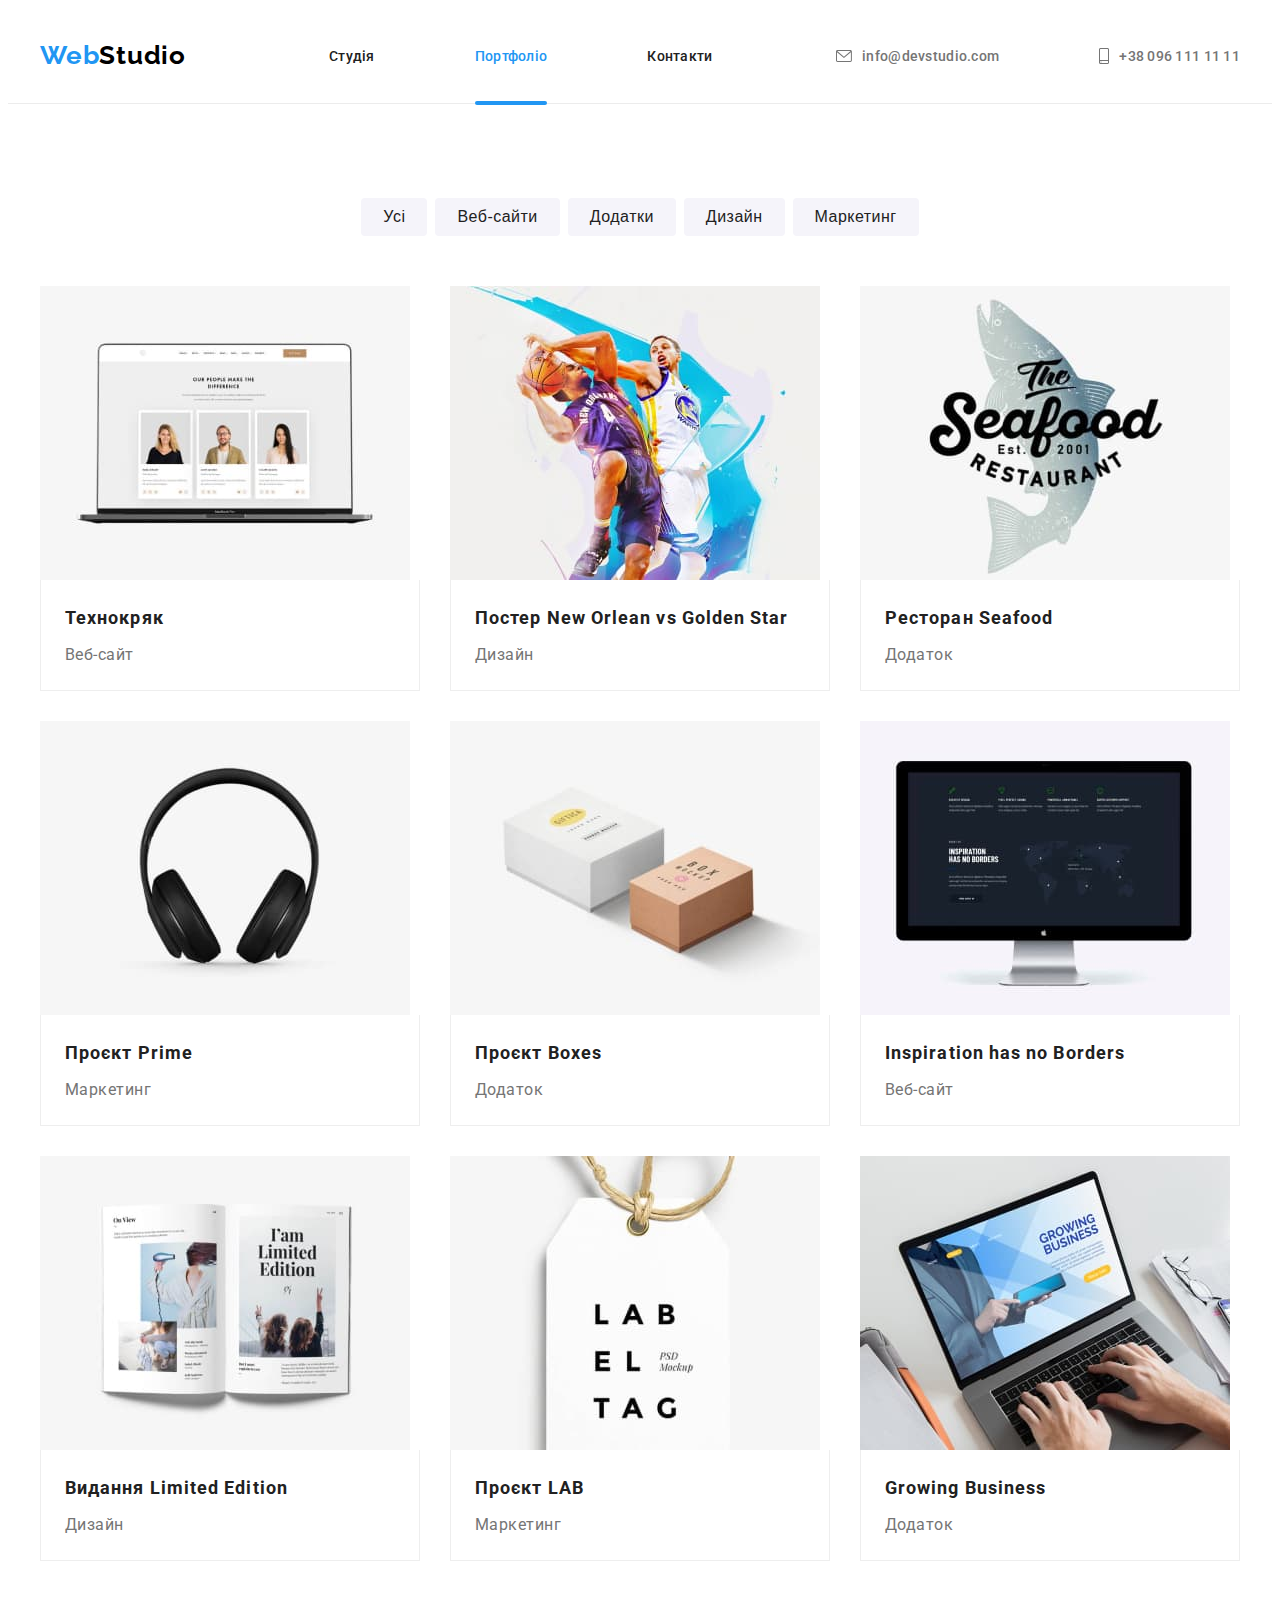
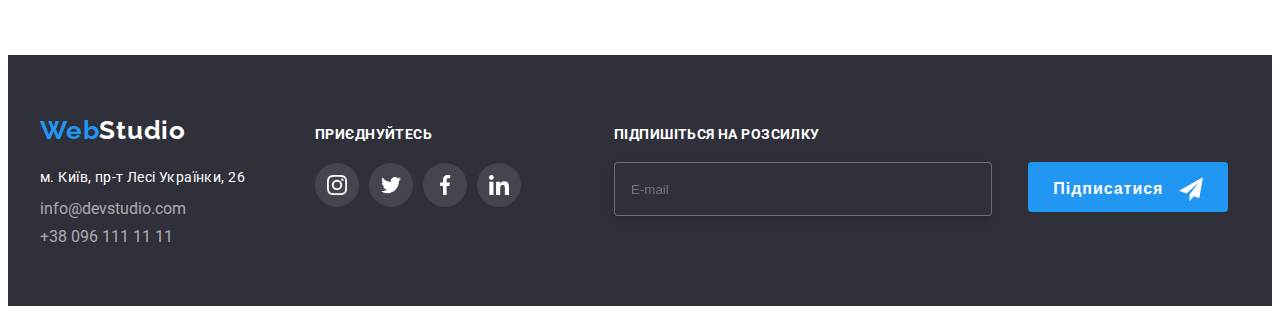
==== portfolio.html @ 010c1728 "Created hw-7" ====
<!DOCTYPE html>
<html lang="uk">

<head>
    <meta charset="UTF-8">
    <meta http-equiv="X-UA-Compatible" content="IE=edge">
    <meta name="viewport" content="width=device-width, initial-scale=1.0">
    <title>Document</title>
    <link rel="preconnect" href="https://fonts.googleapis.com">
    <link rel="preconnect" href="https://fonts.gstatic.com" crossorigin>
    <link href="https://fonts.googleapis.com/css2?family=Raleway:wght@700&family=Roboto:wght@400;500;700;900&display=swap"
        rel="stylesheet">
     <link rel="stylesheet" href="https://cdnjs.cloudflare.com/ajax/libs/modern-normalize/1.1.0/modern-normalize.min.css" integrity="sha512-wpPYUAdjBVSE4KJnH1VR1HeZfpl1ub8YT/NKx4PuQ5NmX2tKuGu6U/JRp5y+Y8XG2tV+wKQpNHVUX03MfMFn9Q==" crossorigin="anonymous" referrerpolicy="no-referrer">
    <link rel="stylesheet" href="./css/styles.css">
</head>
<body class="body">

    <!--Header-->
    <header class="header">
    
        
        
      <div class="container header-container">
        <!--Logo-->
        
        <a class="header-logo link" href="./index.html"><span class="span">Web</span>Studio</a>
        
        <nav>
        
            <!--Navigation-->
        
        
            <ul class="nav-list">
                <li class="nav-list-item">
                    <a class="link-item link" href="./index.html">Студія</a>
                </li>
                <li class="nav-list-item">
                    <a class="link-item link current" href="#">Портфоліо</a>
                </li>
                <li class="nav-list-item">
                    <a class="link-item link" href="#">Контакти</a>
                </li>
            </ul>
        </nav>
        
        
        <!--Contacts-->
        
        <ul class="contacts-list">
            <li><a class="connect link" href="mailto:info@devstudio.com"> <svg class="contacts-icon" width="16" height="12">
                        <use href="./images/icons.svg#icon-envelope"></use>
                    </svg>info@devstudio.com</a></li>
            <li><a class="connect link" href="tel:+380961111111"> <svg class="contacts-icon" width="10" height="16">
                        <use href="./images/icons.svg#icon-smartphone"></use>
                    </svg>+38 096 111 11 11</a></li>
        </ul>
      
    </div>
      
           
    </header>

    <!--Main-->

<main>
   
        <section class="portfolio-container">

            <div class="container">

    <!--Section Hero-->
        
        <h1 class="visually-hidden">Портфоліо</h1>
     
    
        <!--Section btn-->
        
            <ul class="button">
                <li><button class="portfolio-button" type="button">Усі</button></li>
                <li><button class="portfolio-button" type="button">Веб-сайти</button></li>
                <li><button class="portfolio-button" type="button">Додатки</button></li>
                <li><button class="portfolio-button" type="button">Дизайн</button></li>
                <li><button class="portfolio-button" type="button">Маркетинг</button></li>
            </ul>

        <!--Section cards-->


            <ul class="info">
                <li class="info-card">
                    <a class="info-link" href="#">
                        <div class="info-move-wrap">
                            <img class="info-img" src="./images/portfolio/img-1.jpg" alt="ноутбук" width="370" height="294">
                            <p class="info-move-text">Ресурс пропонує комплексні пропозиції з різним рівнем функціоналу та сервісів. Все це
                                дозволить відвідувачу отримати
                                вичерпні відомості про компанію чи приватну особу.</p>
                        </div>
                      <div class="info-wrap">
                        <h2 class="info-title">Технокряк</h2>
                        <p class="info-text">Веб-сайт</p>
                      </div>
                    </a>
                </li>
                <li class="info-card">
                    <a class="info-link" href="#">
                        <div class="info-move-wrap">
                            <img class="info-img" src="./images/portfolio/img-2.jpg" alt="гра в баскетбол" width="370" height="294">
                            <p class="info-move-text">Ресурс пропонує комплексні пропозиції з різним рівнем функціоналу та сервісів. Все це
                                дозволить відвідувачу отримати
                                вичерпні відомості про компанію чи приватну особу.</p>
                        </div>
                        <div class="info-wrap">
                            <h2 class="info-title">Постер New Orlean vs Golden Star</h2>
                            <p class="info-text">Дизайн</p>
                        </div>
                    </a>
                </li>
            
                <li class="info-card">
                    <a class="info-link" href="#">
                        <div class="info-move-wrap">
                            <img class="info-img" src="./images/portfolio/img-3.jpg" alt="логотип ресторану" width="370" height="294">
                            <p class="info-move-text">Ресурс пропонує комплексні пропозиції з різним рівнем функціоналу та сервісів. Все це
                                дозволить відвідувачу отримати
                                вичерпні відомості про компанію чи приватну особу.</p>
                        </div>
                        <div class="info-wrap">
                            <h2 class="info-title">Ресторан Seafood</h2>
                            <p class="info-text">Додаток</p>
                        </div>
                    </a>
                </li>
                <li class="info-card">
                    <a class="info-link" href="#">
                        <div class="info-move-wrap">
                            <img class="info-img" src="./images/portfolio/img-4.jpg" alt="Навушники" width="370" height="294">
                            <p class="info-move-text">Ресурс пропонує комплексні пропозиції з різним рівнем функціоналу та сервісів. Все це
                                дозволить відвідувачу отримати
                                вичерпні відомості про компанію чи приватну особу.</p>
                        </div>
                        <div class="info-wrap">
                            <h2 class="info-title">Проєкт Prime</h2>
                            <p class="info-text">Маркетинг</p>
                        </div>
                    </a>
                </li>
                <li class="info-card">
                    <a class="info-link" href="#">
                        <div class="info-move-wrap">
                            <img class="info-img" src="./images/portfolio/img-5.jpg" alt=" 2 коробки" width="370" height="294">
                            <p class="info-move-text">Ресурс пропонує комплексні пропозиції з різним рівнем функціоналу та сервісів. Все це
                                дозволить відвідувачу отримати
                                вичерпні відомості про компанію чи приватну особу.</p>
                        </div>
                        <div class="info-wrap">
                            <h2 class="info-title">Проєкт Boxes</h2>
                            <p class="info-text">Додаток</p>
                        </div>
                    </a>
                </li>
                <li class="info-card">
                    <a class="info-link" href="#">
                        <div class="info-move-wrap">
                            <img class="info-img" src="./images/portfolio/img-6.jpg" alt="монітор" width="370" height="294">
                            <p class="info-move-text">Ресурс пропонує комплексні пропозиції з різним рівнем функціоналу та сервісів. Все це
                                дозволить відвідувачу отримати
                                вичерпні відомості про компанію чи приватну особу.</p>
                        </div>
                        <div class="info-wrap">
                            <h2 class="info-title">Inspiration has no Borders</h2>
                            <p class="info-text">Веб-сайт</p>
                        </div>
                    </a>
                </li>
                <li class="info-card">
                    <a class="info-link" href="#">
                        <div class="info-move-wrap">
                            <img class="info-img" src="./images/portfolio/img-7.jpg" alt="книжка" width="370" height="294">
                            <p class="info-move-text">Ресурс пропонує комплексні пропозиції з різним рівнем функціоналу та сервісів. Все це
                                дозволить відвідувачу отримати
                                вичерпні відомості про компанію чи приватну особу.</p>
                        </div>
                     <div class="info-wrap">
                        <h2 class="info-title">Видання Limited Edition</h2>
                        <p class="info-text">Дизайн</p>
                     </div>
                    </a>
                </li>
                <li class="info-card">
                    <a class="info-link" href="#">
                        <div class="info-move-wrap">
                            <img class="info-img" src="./images/portfolio/img-8.jpg" alt="підвіска з надписом" width="370" height="294">
                            <p class="info-move-text">Ресурс пропонує комплексні пропозиції з різним рівнем функціоналу та сервісів. Все це
                                дозволить відвідувачу отримати
                                вичерпні відомості про компанію чи приватну особу.</p>
                        </div>
                       <div class="info-wrap">
                        <h2 class="info-title">Проєкт LAB</h2>
                        <p class="info-text">Маркетинг</p>
                       </div>
                    </a>
                </li>
                <li class="info-card">
                    <a class="info-link" href="#">
                        <div class="info-move-wrap">
                            <img class="info-img" src="./images/portfolio/img-9.jpg" alt="руки на клавіатурі" width="370" height="294">
                            <p class="info-move-text">Ресурс пропонує комплексні пропозиції з різним рівнем функціоналу та сервісів. Все це
                                дозволить відвідувачу отримати
                                вичерпні відомості про компанію чи приватну особу.</p>
                        </div>
                       <div class="info-wrap">
                        <h2 class="info-title">Growing Business</h2>
                        <p class="info-text">Додаток</p>
                       </div>
                    </a>
                </li>
            </ul>

            </div>

        </section>

</main>



        <!--Footer-->
        
        
        <footer class="footer">
        
            <div class="container footer-container ">
        
                <!--Logo-->
        
                <div class="contacts">
        
                    <a class="footer-logo link-footer" href="./index.html"><span class="span">Web</span>Studio</a>
        
        
                    <!--Contacts-->
        
        
                    <address class="footer-list">
        
                        <ul class="contacts-footer">
                            <li class="footer-item">
        
                                <a class="contacts-footer adress link-footer" href="https://goo.gl/maps/eFiZRFyHb9n71qFo6"
                                    target="_blank" rel="noopener noreferrer">м. Київ,
                                    пр-т Лесі
                                    Українки, 26</a>
                            </li>
                            <li class="footer-item">
        
                                <a class="contacts-footer connection link-footer"
                                    href="mailto:info@devstudio.com">info@devstudio.com</a>
                            </li>
                            <li class="footer-item">
        
                                <a class="contacts-footer connection link-footer" href="tel:+380961111111">+38 096 111 11
                                    11</a>
                            </li>
        
                        </ul>
        
                    </address>
                </div>
        
                <div class="contacts-soc">
                    <h2 class="contacts-soc-title">приєднуйтесь</h2>
        
                    <ul class="contacts-soc-list">
        
                        <li class="contacts-soc-item">
                            <a class="contacts-soc-link" href="#" target="_blank" rel="noopener noreferrer"><svg
                                    class="contacts-soc-icon" width="20" height="20">
                                    <use href="./images/icons.svg#icon-instagram"></use>
                                </svg></a>
                        </li>
        
                        <li class="contacts-soc-item">
                            <a class="contacts-soc-link" href="#" target="_blank" rel="noopener noreferrer"><svg
                                    class="contacts-soc-icon" width="20" height="20">
                                    <use href="./images/icons.svg#icon-twitter"></use>
                                </svg></a>
                        </li>
                        <li class="contacts-soc-item">
                            <a class="contacts-soc-link" href="#" target="_blank" rel="noopener noreferrer"><svg
                                    class="contacts-soc-icon" width="20" height="20">
                                    <use href="./images/icons.svg#icon-facebook"></use>
                                </svg></a>
                        </li>
                        <li class="contacts-soc-item">
                            <a class="contacts-soc-link" href="#" target="_blank" rel="noopener noreferrer"><svg
                                    class="contacts-soc-icon" width="20" height="20">
                                    <use href="./images/icons.svg#icon-linkedin"></use>
                                </svg></a>
                        </li>
                    </ul>
        
                </div>

                <div class="subscribe">
                
                    <p class="subscribe-title">Підпишіться на розсилку</p>
                
                    <form>
                
                        <label class="subscribe-label" for="footer-mail"></label>
                        <input class="subscribe-input" type="email" name="mail" id="footer-mail" placeholder="E-mail">
                
                
                        <button class="subscribe-btn" type="submit">Підписатися
                
                            <svg class="icon-send" width="24px" height="24px">
                                <use href="./images/icons.svg#icon-send"></use>
                            </svg>
                
                        </button>
                
                    </form>
                </div>
        
            </div>
        
        
        </footer>



</body>
</html>
---- css/styles.css ----
/*---Variables---*/

:root{
    
        --primery-text-color: #212121;
        --secondary-text-color: #757575;
        --primery-bg-color: #FFFFFF;
        --secondary-bg-color: #2F303A;
        --white-bg-color: #F5F5F5;
        --team-bg-color: #F5F4FA;
        --primery-accent: #2196F3;
        --header-logo: #000000;
        --soc-icon:#AFB1B8;
        --primery-letter-spacing: 0.03em;
        --secondary-letter-spacing: 0.02em;
        --anim-slow: 250ms cubic-bezier(0.4, 0, 0.2, 1);

}
 
h1,
h2,
h3,
h4,
h5,
h6,
p {
    
    margin: 0;

}


ul {
    
    list-style: none;
    margin: 0;
    padding: 0;

}

img {
    display: block;
}


                            
                            /*---Body---*/
                            
    .body{
    
    font-family: 'Roboto', sans-serif;
    
    color: var(--primery-text-color);

}

.container {
    
    width: 1200px;
    padding-right: 15px;
    padding-left: 15px;
    margin-left: auto;
    margin-right: auto;

}

.link {
    
    text-decoration: none;
    
    margin-left: 50px;


}


.span {
    
    color: var(--primery-accent);

}

                            
                            /*---Header---*/

.header-container {
    display: flex;
    align-items: center;


}

.header {
    
    border-bottom: 1px solid #ECECEC;


}

.header-logo{
    
    color: var(--header-logo);
    
    font-family: 'Raleway';
    font-weight: 700;
    font-size: 26px;
    line-height: 1.2;
    letter-spacing: var(--primery-letter-spacing);
    
    padding-top: 24px;
    margin-right: 93px;
    padding-bottom: 25px;
    margin-left: 0;


}

                            /*---Navigation---*/

.nav-list{
    
    font-weight: 500;
    font-size: 14px;
    line-height: 1.15;
    letter-spacing: var(--secondary-letter-spacing);
 
    display: flex;
    gap: 50px;

    

}


.link{
    
    padding-top: 32px;
    padding-bottom: 32px;

    

}


.nav-list .link {
    
    color: var(--primery-text-color);

}


 .link.current {
    
    color: var(--primery-accent);

    position: relative;

}

.link-item {
    
    transition: color var(--anim-slow);
}



.link-item:hover,
.link-item:focus 
 {
    color: var(--primery-accent);

    

}


.current::after {
  
  content: '';
  position: absolute;
  bottom: 0;
  left: 0;

  transform: translateY(9px);

  width: 100%;
  height: 4px;
  background-color: var(--primery-accent);
  border-radius: 2px;

}


                            /*---Contacts---*/

.connect {
    display: flex;
    align-items: center;

    transition: color var(--anim-slow);

}

.contacts-list{
    
    font-weight: 500;
    font-size: 14px;
    line-height: 1.15;
    letter-spacing: var(--secondary-letter-spacing);
    
    display: flex;
    margin-left: auto;
    gap: 50px;

    color: var(--secondary-text-color);

}

.contacts-icon {

    fill: currentColor;

    margin-right: 10px;

}

.contacts-list .connect{

    color: var(--secondary-text-color);

}

.connect:hover,
.connect:focus {
    color: var(--primery-accent);
}






                            /*---Hero---*/

.hero {

    max-width: 1600px;
    height: 600px;
    
    background-color: #C4C4C4;
    background-image: linear-gradient(
        rgba(47, 48, 58, 0.4), 
        rgba(47, 48, 58, 0.4)), 
        url(../images/bcg-img.jpg);
   
    background-position: center;
    background-size: cover;
    
    padding-top: 200px;
    padding-bottom: 210px;
    margin: 0 auto;

  
}

.hero-title {
    
    color: var(--primery-bg-color);
    
    font-weight: 900;
    font-size: 44px;
    line-height: 1.35;
    letter-spacing: 0.06em;
    
    text-align: center;
    text-transform: uppercase;
    
    margin-bottom: 40px;


}

                            
                            /*---Hero-button---*/
                            
.hero-btn {
    
    color: var(--primery-bg-color);
    background-color: var(--primery-accent);
    
    font-weight: 700;
    font-size: 16px;
    line-height: 1.87;
    letter-spacing: 0.06em;
    cursor: pointer;

    display: block;
    margin: auto;

    border: none;
    border-radius: 4px;
    padding-top: 10px;
    padding-right: 32px;
    padding-bottom: 10px;
    padding-left: 32px;

    transition: color var(--anim-slow), background-color var(--anim-slow);
   





}
 
.hero-btn:hover,
.hero-btn:focus {

    color: var(--primery-accent);
    background-color: var(--primery-bg-color);

}


                            /*---Features---*/
                            

.visually-hidden {
    
    position: absolute;
    width: 1px;
    height: 1px;
    margin: -1px;
    border: 0;
    padding: 0;
    white-space: nowrap;
    clip-path: inset(100%);
    clip: rect(0 0 0 0);
    overflow: hidden;
}


.features {

  
    padding-top: 94px;
    padding-bottom: 94px;
   
}

.features-item {
    display: flex;
    gap: 30px;
}


.features-title{
    
    font-weight: 700;
    font-size: 14px;
    line-height: 1.15;
    letter-spacing: var(--primery-letter-spacing);
    
    text-transform: uppercase;
    margin-bottom: 10px;
    
}

.features-text{
    
    color: var(--secondary-text-color);
    
    font-size: 14px;
    line-height: 1.4;
    letter-spacing: var(--primery-letter-spacing);

}


.features-icon-list {
    background-color: var(--team-bg-color);
    
    display: flex;
    width: 270px;
    height: 120px;
    
    margin-bottom: 30px;
    align-items: center;
    justify-content: center;
    border-radius: 4px
}



                            
                            /*---Work---*/
.work {
    
    padding-bottom: 94px;
}

.work-title{
    
    font-weight: 700;
    font-size: 36px;
    line-height: 1.15;
    letter-spacing: var(--primery-letter-spacing);
    text-align: center;
    margin-bottom: 50px;

}

.work-item {
    
    display: flex;
    gap: 30px;

    position: relative;
   
}


.work-text {
    
    position: absolute;
    bottom: 0;

    width: 370px;
    height: 70px;
    display: flex;
    align-items: center;
    justify-content: center;
   
    background-color: rgba(47, 48, 58, 0.8);
    color: var(--primery-bg-color);
   
    font-weight: 700;
    font-size: 14px;
    line-height: 1.14;
    text-align: center;
    letter-spacing: var(--primery-letter-spacing);
    text-transform: uppercase;

}

                            /*---Team---*/

.team {
    
    background-color: var(--team-bg-color);

    padding-top: 94px;
    padding-bottom: 94px;

}

.team-card {
    background-color: var(--primery-bg-color);

    border-radius: 0px 0px 4px 4px;
    box-shadow: 0px 1px 3px rgba(0, 0, 0, 0.12), 0px 1px 1px rgba(0, 0, 0, 0.14), 0px 2px 1px rgba(0, 0, 0, 0.2);
}

.team-img{
    
    margin-bottom: 30px;
}


.team-item {
    
    display: flex;
    justify-content: space-between;
    gap: 30px;
    

}

.team-title {
    
    font-weight: 700;
    font-size: 36px;
    line-height: 1.15;
    letter-spacing: var(--primery-letter-spacing);
    text-align: center;
    margin-bottom: 50px;

  }

.team-name{
    
    font-weight: 500;
    font-size: 16px;
    line-height: 1.18;
    letter-spacing: var(--primery-letter-spacing);
    text-align: center;
    
    margin-bottom: 10px;

}

.team-text {
    
    color: var(--secondary-text-color);
    
    font-size: 16px;
    line-height: 1.18;
    letter-spacing: var(--primery-letter-spacing);
    text-align: center;
    margin-bottom: 16px;


}

.team-soc-list {
    display: flex;
    justify-content: center;
    gap: 10px;
    margin-bottom: 30px;

        
}
  

.team-soc-item {
    width: 44px;
    height: 44px;

}

.team-soc-link {
    
    width: 100%;
    height: 100%;
    
    border-radius: 50%;
    display: flex;
    align-items: center;
    justify-content: center;

    color: var(--soc-icon);

    transition: color var(--anim-slow), background-color var(--anim-slow);
  

}

.team-soc-icon {
    fill: currentColor;
}


.team-soc-link:hover,
.team-soc-link:focus {
    background-color: var(--primery-accent);
    color: var(--primery-bg-color);
}



                                                        /*---Clients---*/

.clients {

    padding-top: 94px;
    padding-bottom: 94px;

}                                                        

.clients-title {

    margin-bottom: 50px;
    font-weight: 700;
    font-size: 36px;
    line-height: 1.16;
    text-align: center;
    letter-spacing: var(--primery-letter-spacing);
}

.clients-list {
    
    display: flex;
    justify-content: space-between;
    gap: 30px;
 
 
}

.clients-item {
    width: 170px;
    height: 92px;

}

.clients-link {
    
    width: 100%;
    height: 100%;
    
    display: flex;
    align-items: center;
    justify-content: center;

    border: 1px solid #AFB1B8;
    border-radius: 4px;

    color: var(--soc-icon);

    transition: color var(--anim-slow);
    

}

.clients-icon {
    fill: currentColor;
}

.clients-link:hover,
.clients-link:focus {
    border-color: var(--primery-accent);
    color: var(--primery-accent);
}


.clients-link:focus {
    outline-color: var(--primery-accent);
}



                        /*---Footer---*/




.footer {
        
    background-color: var(--secondary-bg-color);

    padding-top: 60px;
    padding-bottom: 60px;

}


.link-footer {
    
    text-decoration: none;
}

.footer-item {
    
    margin-bottom: 9px;

}

.footer-item:last-child {
    
    margin-bottom: 0;
}



.footer-logo{
    
    color: var(--primery-bg-color);
   
    font-family: 'Raleway';
    font-weight: 700;
    font-size: 26px;
    line-height: 1.2;
    letter-spacing: var(--primery-letter-spacing);
    margin-left: auto;
    display: block;
    margin-bottom: 20px;
    
}



                            /*---Adress---*/

.adress {
    
    color: var(--primery-bg-color);

    font-family: 'Roboto';
    font-size: 14px;
    line-height: 1.7;
    letter-spacing: var(--primery-letter-spacing);
    font-style: normal;
    margin-left: auto;
   
}


.contacts-footer .connection {
   
    color: rgba(255, 255, 255, 0.6);

    font-style: normal;

    margin-left: auto;
    
}

.contacts-footer {

    transition: color var(--anim-slow);
   
}


.contacts-footer:hover,
.contacts-footer:focus {
    
    color: var(--primery-accent);

} 




                            /*---Contacts-Social---*/

.footer-container {
    display: flex;
    align-items: baseline;
   
}

.contacts-soc-title {

    color: var(--primery-bg-color);
    font-weight: 700;
    font-size: 14px;
    line-height: 1.14;
    letter-spacing: var(--primery-letter-spacing);
    text-transform: uppercase;
    margin-bottom: 20px;
    margin-left: 70px;

}

.contacts-soc-list {
    display: flex;
    gap: 10px;

    margin-left: 70px;

}

.contacts-soc-item {

    width: 44px;
    height: 44px;

}

.contacts-soc-link {
    background-color: rgba(255, 255, 255, 0.1);;
    
    display: flex;
    align-items: center;
    justify-content: center;
    border-radius: 50%;
    
    width: 100%;
    height: 100%;

    color: var(--primery-bg-color);

    transition: background-color var(--anim-slow);


}

.contacts-soc-icon {
    fill: currentColor;
}

.contacts-soc-link:hover,
.contacts-soc-link:focus {
    background-color: var(--primery-accent);
}



                                /*---Portfolio---*/

.portfolio-container {

    padding-top: 94px;
    padding-bottom: 94px;

}

.button {
    display: flex;
    justify-content: center;
    gap: 8px;
    margin-bottom: 50px;

}

.portfolio-button {
    color: var(--primery-text-color);
    background-color: var(--team-bg-color);
    
    font-weight: 500;
    font-size: 16px;
    line-height: 1.62;
    letter-spacing: var(--primery-letter-spacing);
    cursor: pointer;
    border: none;
    border-radius: 4px;
    padding-top: 6px;
    padding-right: 22px;
    padding-bottom: 6px;
    padding-left: 22px;

    transition: color var(--anim-slow), background-color var(--anim-slow), box-shadow var(--anim-slow);

}

.portfolio-button:hover,
.portfolio-button:focus {
    
    background-color: var(--primery-accent);
    color: var(--primery-bg-color);

    box-shadow: 0px 3px 1px rgba(0, 0, 0, 0.1), 0px 1px 2px rgba(0, 0, 0, 0.08), 0px 2px 2px rgba(0, 0, 0, 0.12);

}


.info {
    display: flex;
    flex-wrap: wrap;
    gap: 30px;


}

.info-wrap {

    border-bottom: 1px solid #EEEEEE;
    border-right: 1px solid #EEEEEE;
    border-left: 1px solid #EEEEEE;
}

.info-card {

    width: calc((100% - 60px) / 3);



     
}


.info-img {
    display: block;

   
}
.info-link {

    text-decoration: none;
    display: block;

    transition: box-shadow var(--anim-slow );

}


.info-link:hover {

    box-shadow: 0px 1px 1px rgba(0, 0, 0, 0.12), 0px 4px 4px rgba(0, 0, 0, 0.06), 1px 4px 6px rgba(0, 0, 0, 0.16)
}


.info-title {
    color: var(--primery-text-color);
    
    font-weight: 700;
    font-size: 18px;
    line-height: 2;
    letter-spacing: 0.06em;

    padding-top: 20px;
    margin-bottom: 4px;
    margin-left: 24px;
        
}

.info-text {
        
    color: var(--secondary-text-color);

    font-size: 16px;
    line-height: 1.87;
    letter-spacing: var(--primery-letter-spacing);

    margin-bottom: 20px;
    margin-left: 24px;
    
}

.info-move-text{

    position: absolute;
    top: 0;
    height: 100%;

    transform: translateY(100%);
    transition: transform var(--anim-slow);

    padding-top: 63px;
    padding-bottom: 63px;
    padding-left: 24px;
    padding-right: 24px;

    color: var(--primery-bg-color);
    background-color: rgba(33, 150, 243, 0.9);
    font-size: 18px;
    line-height: 1.55;
    letter-spacing: var(--primery-letter-spacing);
    


}

.info-move-wrap {

    position: relative;
    
    overflow: hidden;

    

}


.info-link:hover .info-move-text,
.info-link:focus .info-move-text {
    
    transform: translateY(0);
}

                            /* Backdrop */


.backdrop {
    
    position: fixed;
    top: 0;
    
    width: 100%;
    height: 100%;
    
    background-color: rgba(0, 0, 0, 0.2);

    transition: opacity var(--anim-slow), visibility var(--anim-slow);
}



                            /* Modal */

.modal {
    
    position: absolute;
    top: 50%;
    left: 50%;
    
    padding: 40px;

    width: 100%;
    max-width: 528px;
    min-height: 581px;

    background-color: var(--primery-bg-color);
    box-shadow: 0px 1px 3px rgba(0, 0, 0, 0.12), 0px 1px 1px rgba(0, 0, 0, 0.14), 0px 2px 1px rgba(0, 0, 0, 0.2);
    border-radius: 4px;

    transform: translate(-50%, -50%) scaleY(1);

    transition: transform var(--anim-slow);
    
}

.backdrop.is-hidden .modal {
    transform: translate(-50%, -50%) scaleY(1.5);

}

.modal-close {

    position: absolute;
    right: 8px;
    top: 8px;
    
    width: 30px;
    height: 30px;

    display: flex;
    align-items: center;
    justify-content: center;
    
    background: #FFFFFF;
    border: 1px solid rgba(0, 0, 0, 0.1);
    border-radius: 50%;
    cursor: pointer;

  

}

.modal-close-icon {
    
    color: var(--header-logo);
    cursor: pointer;

    transition: fill var(--anim-slow);

}

.modal-close-icon:hover {
    
    fill: var(--primery-accent);
}



.is-hidden {
    
    opacity: 0;
    visibility: hidden;
    pointer-events: none;

}





                            /* Modal field */


.form-text {
    
    color: var(--primery-text-color);
    
    font-weight: 700;
    font-size: 20px;
    line-height: 1.15;
    letter-spacing: var(--primery-letter-spacing);
    text-align: center;

    
    margin-bottom: 12px;
    
}



.form-label {

    display: block;

    color: var(--secondary-text-color);

    font-size: 12px;
    line-height: 1.16;
    letter-spacing: 0.01em;


    margin-bottom: 4px;

}


.form-input {
    
    width: 100%;
    max-width: 448px;
    height: 40px;

    border: 1px solid rgba(33, 33, 33, 0.2);
    border-radius: 4px;
    outline: transparent;

    transition: border-color var(--anim-slow);

}


.form-input:focus {
    
    border-color: var(--primery-accent);
}

.form-input:focus + .modal-icon {
    
    fill: var(--primery-accent);
}


.input-field {
    
    position: relative;

    margin-bottom: 10px;

}
.modal-icon {
    position: absolute;
    
    left: 5px;
    top: 50%;
    transform: translateY(-50%);

    margin-left: 15px;

}


.modal-comment {
    
    width: 100%;
    max-width: 448px;
    height: 120px;
    resize: none;
    display: block;


   
    border: 1px solid rgba(33, 33, 33, 0.2);
    border-radius: 4px;

    padding-left: 16px;
    padding-top: 12px;

    transition: border-color var(--anim-slow);
   
}

.modal-comment:focus {
    
    border-color: var(--primery-accent);
    outline: 1px;
}

.modal-comment::placeholder {

    color: rgba(117, 117, 117, 0.5);
    
    font-size: 12px;
    line-height: 1.16;
    letter-spacing: 0.01em;

}

.btn-submit {
    
    display: block;
    margin: auto;
   
    color: var(--primery-bg-color);
    background-color: var(--primery-accent);

    border-radius: 4px;
  
    font-weight: 700;
    font-size: 16px;
    line-height: 1.87;
    letter-spacing: 0.06em;
    border: none;
    cursor: pointer;

    padding-top: 10px;
    padding-right: 52px;
    padding-bottom: 10px;
    padding-left: 52px;

    
    transition: color var(--anim-slow), background-color var(--anim-slow), box-shadow var(--anim-slow);

}


.btn-submit:hover,
.btn-submit:focus {


    background-color: #188CE8;
    box-shadow: 0px 4px 4px rgba(0, 0, 0, 0.15);

}


.check-text {

    color: var(--secondary-text-color);
    
    font-size: 14px;
    line-height: 1.71;
    letter-spacing: var(--primery-letter-spacing);

    display: flex;
    align-items: center;
    justify-content: center;
    
    margin-bottom: 30px;


}

.check-text span {

    display: flex;
    align-items: center;
    justify-content: center;

    fill: transparent;
    
    width: 16px;
    height: 15px;
        
    border: 2px solid var(--primery-text-color);
    border-radius: 2px;
    
    margin-right: 8px;

    transition: var(--anim-slow);

}

.modal-check:checked + .check-text span {
    
    background-color: var(--primery-accent);
    fill: var(--primery-bg-color);
    border: none;

}


.policy-agreed {

    position: relative;

    color: var(--primery-accent);
    
    font-size: 14px;
    line-height: 1.71;
    letter-spacing: var(--primery-letter-spacing);
    margin-left: 5px;
    text-decoration: none;

}

.policy-agreed::after {

    content: '';
    position: absolute;
    bottom: 0;
    left: 0;
    
    transform: translateY(-3px);
    
    width: 100%;
    height: 1px;
    background-color: var(--primery-accent);
       

}





                            /* Subscribe */

.subscribe {
    margin-left: 93px;
}

.subscribe-title {
    
    color: var(--primery-bg-color);
    
    font-weight: 700;
    font-size: 14px;
    line-height: 16px;
    letter-spacing: var(--primery-letter-spacing);
    text-transform: uppercase;

    margin-bottom: 20px;

}


.subscribe-input {

    color: var(--primery-bg-color);
    background-color: var(--secondary-bg-color);

    width: 358px;
    height: 50px;

    border: 1px solid rgba(255, 255, 255, 0.3);
    filter: drop-shadow(0px 4px 4px rgba(0, 0, 0, 0.15));
    border-radius: 4px;
    
    margin-right: 12px;
    padding-left: 16px;

    transition: var(--anim-slow);
 
}

.subscribe-input:focus {

    border-color: var(--primery-accent);
    
    outline: none;
    
}



.subscribe-btn {


    color: #FFFFFF;
    background-color: var(--primery-accent);

    width: 200px;
    height: 50px;


    font-weight: 700;
    font-size: 16px;
    line-height: 1.88;
    letter-spacing: 0.06em;
    border-radius: 4px;
    cursor: pointer;
    border: none;

    margin-left: 20px;


    transition: background-color var(--anim-slow), box-shadow var(--anim-slow);

}

.subscribe-btn:hover,
.subscribe-btn:focus {

    
background-color: #188CE8;

box-shadow: 0px 4px 4px rgba(0, 0, 0, 0.15);

}


.icon-send {


    fill: var(--primery-bg-color);

    margin-left: 10px;

    transition: var(--anim-slow);

    transform: translateY(30%);

}
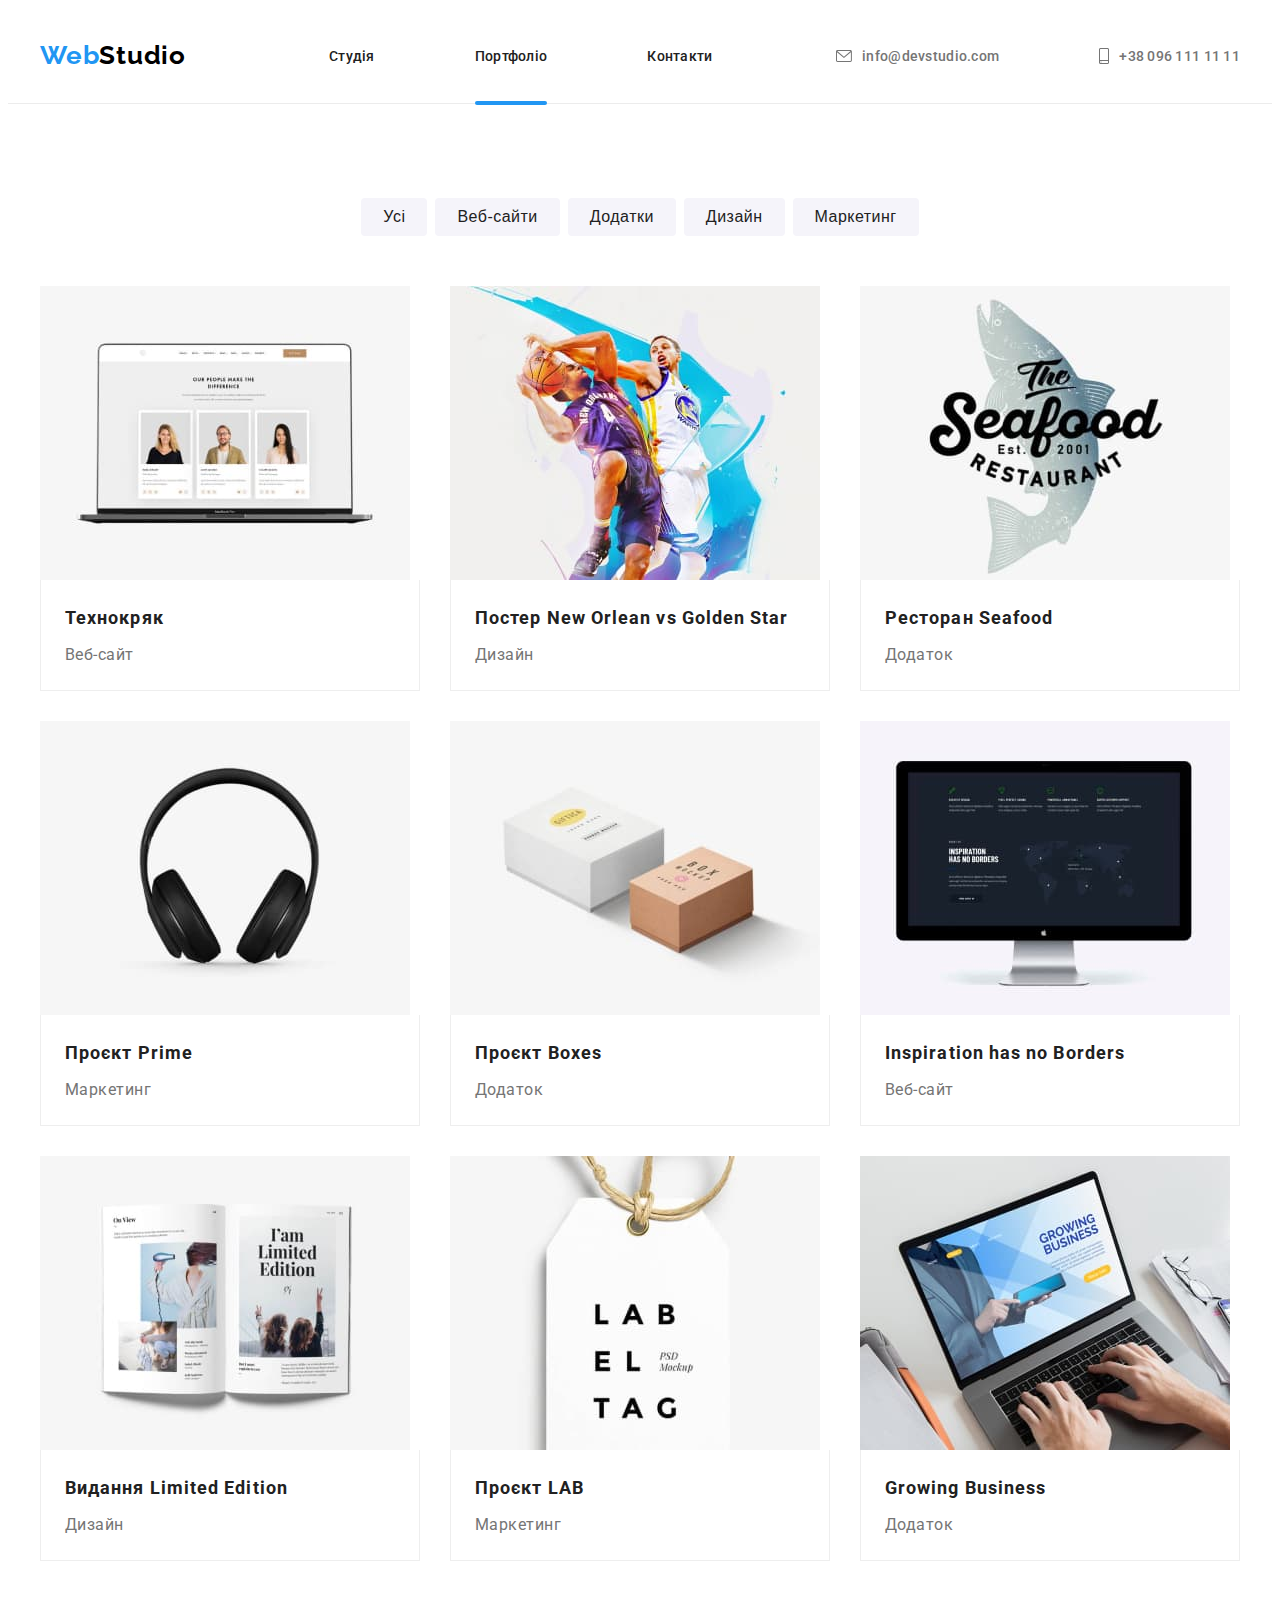
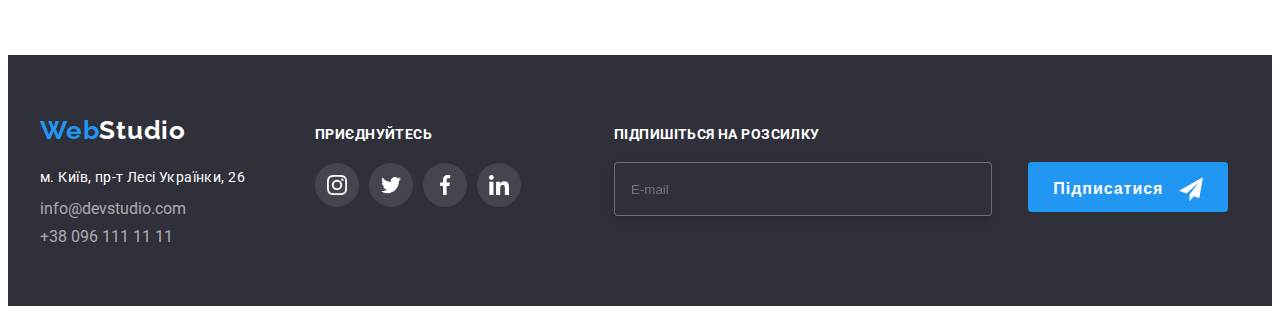
==== commit 963ba096: "add sass, change css" ====
--- a/portfolio.html
+++ b/portfolio.html
@@ -11,7 +11,7 @@
     <link href="https://fonts.googleapis.com/css2?family=Raleway:wght@700&family=Roboto:wght@400;500;700;900&display=swap"
         rel="stylesheet">
      <link rel="stylesheet" href="https://cdnjs.cloudflare.com/ajax/libs/modern-normalize/1.1.0/modern-normalize.min.css" integrity="sha512-wpPYUAdjBVSE4KJnH1VR1HeZfpl1ub8YT/NKx4PuQ5NmX2tKuGu6U/JRp5y+Y8XG2tV+wKQpNHVUX03MfMFn9Q==" crossorigin="anonymous" referrerpolicy="no-referrer">
-    <link rel="stylesheet" href="./css/styles.css">
+    <link rel="stylesheet" href="./css/main.min.css">
 </head>
 <body class="body">
 
--- a/css/main.min.css
+++ b/css/main.min.css
@@ -0,0 +1 @@
+:root{--primery-text-color: #212121;--secondary-text-color: #757575;--primery-bg-color: #FFFFFF;--secondary-bg-color: #2F303A;--white-bg-color: #F5F5F5;--team-bg-color: #F5F4FA;--primery-accent: #2196F3;--header-logo: #000000;--soc-icon: #AFB1B8;--primery-letter-spacing: 0.03em;--secondary-letter-spacing: 0.02em;--anim-slow: 250ms cubic-bezier(0.4, 0, 0.2, 1)}h1,h2,h3,h4,h5,h6,p{margin:0}ul{list-style:none;margin:0;padding:0}img{display:block}.body{font-family:"Roboto",sans-serif;color:var(--primery-text-color)}.span{color:var(--primery-accent)}.link{text-decoration:none;margin-left:50px}.visually-hidden{position:absolute;width:1px;height:1px;margin:-1px;border:0;padding:0;white-space:nowrap;-webkit-clip-path:inset(100%);clip-path:inset(100%);clip:rect(0 0 0 0);overflow:hidden}.container{width:1200px;padding-right:15px;padding-left:15px;margin-left:auto;margin-right:auto}.header-container{display:-webkit-box;display:-ms-flexbox;display:flex;-webkit-box-align:center;-ms-flex-align:center;align-items:center}.header{border-bottom:1px solid #ececec}.header-logo{color:var(--header-logo);font-family:"Raleway";font-weight:700;font-size:26px;line-height:1.2;letter-spacing:var(--primery-letter-spacing);padding-top:24px;margin-right:93px;padding-bottom:25px;margin-left:0}.nav-list{font-weight:500;font-size:14px;line-height:1.15;letter-spacing:var(--secondary-letter-spacing);display:-webkit-box;display:-ms-flexbox;display:flex;gap:50px}.link{padding-top:32px;padding-bottom:32px}.link.current{position:relative;color:var(--primery-accent)}.nav-list .link{color:var(--primery-text-color)}.link-item{-webkit-transition:color var(--anim-slow);transition:color var(--anim-slow)}.link-item:hover,.link-item:focus{color:var(--primery-accent)}.current::after{content:"";position:absolute;bottom:0;left:0;-webkit-transform:translateY(9px);transform:translateY(9px);width:100%;height:4px;background-color:var(--primery-accent);border-radius:2px}.connect{display:-webkit-box;display:-ms-flexbox;display:flex;-webkit-box-align:center;-ms-flex-align:center;align-items:center;-webkit-transition:color var(--anim-slow);transition:color var(--anim-slow)}.contacts-list{font-weight:500;font-size:14px;line-height:1.15;letter-spacing:var(--secondary-letter-spacing);display:-webkit-box;display:-ms-flexbox;display:flex;margin-left:auto;gap:50px;color:var(--secondary-text-color)}.contacts-icon{fill:currentColor;margin-right:10px}.contacts-list .connect{color:var(--secondary-text-color)}.connect:hover,.connect:focus{color:var(--primery-accent)}.hero{max-width:1600px;height:600px;background-color:#c4c4c4;background-image:-webkit-gradient(linear, left top, left bottom, from(rgba(47, 48, 58, 0.4)), to(rgba(47, 48, 58, 0.4))),url(../images/bcg-img.jpg);background-image:linear-gradient(rgba(47, 48, 58, 0.4), rgba(47, 48, 58, 0.4)),url(../images/bcg-img.jpg);background-position:center;background-size:cover;padding-top:200px;padding-bottom:210px;margin:0 auto}.hero-title{color:var(--primery-bg-color);font-weight:900;font-size:44px;line-height:1.35;letter-spacing:.06em;text-align:center;text-transform:uppercase;margin-bottom:40px}.hero-btn{color:var(--primery-bg-color);background-color:var(--primery-accent);font-weight:700;font-size:16px;line-height:1.87;letter-spacing:.06em;cursor:pointer;display:block;margin:auto;border:none;border-radius:4px;padding-top:10px;padding-right:32px;padding-bottom:10px;padding-left:32px;-webkit-transition:color var(--anim-slow),background-color var(--anim-slow);transition:color var(--anim-slow),background-color var(--anim-slow)}.hero-btn:hover,.hero-btn:focus{background-color:#188ce8;-webkit-box-shadow:0px 4px 4px rgba(0,0,0,.15);box-shadow:0px 4px 4px rgba(0,0,0,.15)}.features{padding-top:94px;padding-bottom:94px}.features__item{display:-webkit-box;display:-ms-flexbox;display:flex;gap:30px}.features__title{font-weight:700;font-size:14px;line-height:1.15;letter-spacing:var(--primery-letter-spacing);text-transform:uppercase;margin-bottom:10px}.features__text{color:var(--secondary-text-color);font-size:14px;line-height:1.4;letter-spacing:var(--primery-letter-spacing)}.features__icon__list{background-color:var(--team-bg-color);display:-webkit-box;display:-ms-flexbox;display:flex;width:270px;height:120px;margin-bottom:30px;-webkit-box-align:center;-ms-flex-align:center;align-items:center;-webkit-box-pack:center;-ms-flex-pack:center;justify-content:center;border-radius:4px}.work{padding-bottom:94px}.work__title{font-size:36px;font-weight:700;letter-spacing:var(--primery-letter-spacing);line-height:1.15;margin-bottom:50px;text-align:center}.work__item{display:-webkit-box;display:-ms-flexbox;display:flex;gap:30px;position:relative}.work__text{position:absolute;bottom:0;width:370px;height:70px;display:-webkit-box;display:-ms-flexbox;display:flex;-webkit-box-align:center;-ms-flex-align:center;align-items:center;-webkit-box-pack:center;-ms-flex-pack:center;justify-content:center;background-color:rgba(47,48,58,.8);color:var(--primery-bg-color);font-weight:700;font-size:14px;line-height:1.14;text-align:center;letter-spacing:var(--primery-letter-spacing);text-transform:uppercase}.team{background-color:var(--team-bg-color);padding-top:94px;padding-bottom:94px}.team__card{background-color:var(--primery-bg-color);-webkit-box-shadow:0px 1px 3px rgba(0,0,0,.12),0px 1px 1px rgba(0,0,0,.14),0px 2px 1px rgba(0,0,0,.2);box-shadow:0px 1px 3px rgba(0,0,0,.12),0px 1px 1px rgba(0,0,0,.14),0px 2px 1px rgba(0,0,0,.2);border-radius:0px 0px 4px 4px}.team__img{margin-bottom:30px}.team__item{display:-webkit-box;display:-ms-flexbox;display:flex;-webkit-box-pack:justify;-ms-flex-pack:justify;justify-content:space-between;gap:30px}.team__title{font-weight:700;font-size:36px;line-height:1.15;letter-spacing:var(--primery-letter-spacing);text-align:center;margin-bottom:50px}.team__name{font-weight:500;font-size:16px;line-height:1.18;letter-spacing:var(--primery-letter-spacing);text-align:center;margin-bottom:10px}.team__text{color:var(--secondary-text-color);font-size:16px;line-height:1.18;letter-spacing:var(--primery-letter-spacing);text-align:center;margin-bottom:16px}.team-soc__list{display:-webkit-box;display:-ms-flexbox;display:flex;-webkit-box-pack:center;-ms-flex-pack:center;justify-content:center;gap:10px;margin-bottom:30px}.team-soc__item{width:44px;height:44px}.team-soc__link{width:100%;height:100%;border-radius:50%;display:-webkit-box;display:-ms-flexbox;display:flex;-webkit-box-align:center;-ms-flex-align:center;align-items:center;-webkit-box-pack:center;-ms-flex-pack:center;justify-content:center;color:var(--soc-icon);-webkit-transition:color var(--anim-slow),background-color var(--anim-slow);transition:color var(--anim-slow),background-color var(--anim-slow)}.team-soc__link:hover,.team-soc__link:focus{background-color:var(--primery-accent);color:var(--primery-bg-color)}.team-soc__icon{fill:currentColor}.clients{padding-top:94px;padding-bottom:94px}.clients__title{font-weight:700;margin-bottom:50px;line-height:1.16;font-size:36px;letter-spacing:var(--primery-letter-spacing);text-align:center}.clients__list{display:-webkit-box;display:-ms-flexbox;display:flex;-webkit-box-pack:justify;-ms-flex-pack:justify;justify-content:space-between;gap:30px}.clients__item{width:170px;height:92px}.clients__link{width:100%;height:100%;display:-webkit-box;display:-ms-flexbox;display:flex;-webkit-box-align:center;-ms-flex-align:center;align-items:center;-webkit-box-pack:center;-ms-flex-pack:center;justify-content:center;border:1px solid #afb1b8;border-radius:4px;color:var(--soc-icon);-webkit-transition:color var(--anim-slow) border-color var(--anim-slow) outline-color var(--anim-slow);transition:color var(--anim-slow) border-color var(--anim-slow) outline-color var(--anim-slow)}.clients__link:hover,.clients__link:focus{border-color:var(--primery-accent);color:var(--primery-accent)}.clients__link:focus{outline-color:var(--primery-accent)}.clients__icon{fill:currentColor}.footer{background-color:var(--secondary-bg-color);padding-top:60px;padding-bottom:60px}.link-footer{text-decoration:none}.footer-item{margin-bottom:9px}.footer-item:last-child{margin-bottom:0}.footer-logo{color:var(--primery-bg-color);font-family:"Raleway";font-weight:700;font-size:26px;line-height:1.2;letter-spacing:var(--primery-letter-spacing);margin-left:auto;display:block;margin-bottom:20px}.adress{color:var(--primery-bg-color);font-family:"Roboto";font-size:14px;line-height:1.7;letter-spacing:var(--primery-letter-spacing);font-style:normal;margin-left:auto}.contacts-footer .connection{color:rgba(255,255,255,.6);font-style:normal;margin-left:auto}.contacts-footer{-webkit-transition:color var(--anim-slow);transition:color var(--anim-slow)}.contacts-footer:hover,.contacts-footer:focus{color:var(--primery-accent)}.footer-container{display:-webkit-box;display:-ms-flexbox;display:flex;-webkit-box-align:baseline;-ms-flex-align:baseline;align-items:baseline}.contacts-soc-title{color:var(--primery-bg-color);font-weight:700;font-size:14px;line-height:1.14;letter-spacing:var(--primery-letter-spacing);text-transform:uppercase;margin-bottom:20px;margin-left:70px}.contacts-soc-list{display:-webkit-box;display:-ms-flexbox;display:flex;gap:10px;margin-left:70px}.contacts-soc-item{width:44px;height:44px}.contacts-soc-link{background-color:rgba(255,255,255,.1);display:-webkit-box;display:-ms-flexbox;display:flex;-webkit-box-align:center;-ms-flex-align:center;align-items:center;-webkit-box-pack:center;-ms-flex-pack:center;justify-content:center;border-radius:50%;width:100%;height:100%;color:var(--primery-bg-color);-webkit-transition:background-color var(--anim-slow);transition:background-color var(--anim-slow)}.contacts-soc-link:hover,.contacts-soc-link:focus{background-color:var(--primery-accent)}.contacts-soc-icon{fill:currentColor}.portfolio-container{padding-top:94px;padding-bottom:94px}.button{display:-webkit-box;display:-ms-flexbox;display:flex;-webkit-box-pack:center;-ms-flex-pack:center;justify-content:center;gap:8px;margin-bottom:50px}.portfolio-button{color:var(--primery-text-color);background-color:var(--team-bg-color);font-weight:500;font-size:16px;line-height:1.62;letter-spacing:var(--primery-letter-spacing);cursor:pointer;border:none;border-radius:4px;padding-top:6px;padding-right:22px;padding-bottom:6px;padding-left:22px;-webkit-transition:color var(--anim-slow),background-color var(--anim-slow),-webkit-box-shadow var(--anim-slow);transition:color var(--anim-slow),background-color var(--anim-slow),-webkit-box-shadow var(--anim-slow);transition:color var(--anim-slow),background-color var(--anim-slow),box-shadow var(--anim-slow);transition:color var(--anim-slow),background-color var(--anim-slow),box-shadow var(--anim-slow),-webkit-box-shadow var(--anim-slow)}.portfolio-button:hover,.portfolio-button:focus{background-color:var(--primery-accent);color:var(--primery-bg-color);-webkit-box-shadow:0px 3px 1px rgba(0,0,0,.1),0px 1px 2px rgba(0,0,0,.08),0px 2px 2px rgba(0,0,0,.12);box-shadow:0px 3px 1px rgba(0,0,0,.1),0px 1px 2px rgba(0,0,0,.08),0px 2px 2px rgba(0,0,0,.12)}.info{display:-webkit-box;display:-ms-flexbox;display:flex;-ms-flex-wrap:wrap;flex-wrap:wrap;gap:30px}.info-wrap{border-bottom:1px solid #eee;border-right:1px solid #eee;border-left:1px solid #eee}.info-card{width:calc((100% - 60px)/3)}.info-img{display:block}.info-title{color:var(--primery-text-color);font-weight:700;font-size:18px;line-height:2;letter-spacing:.06em;padding-top:20px;margin-bottom:4px;margin-left:24px}.info-text{color:var(--secondary-text-color);font-size:16px;line-height:1.87;letter-spacing:var(--primery-letter-spacing);margin-bottom:20px;margin-left:24px}.info-link{text-decoration:none;display:block;-webkit-transition:-webkit-box-shadow var(--anim-slow);transition:-webkit-box-shadow var(--anim-slow);transition:box-shadow var(--anim-slow);transition:box-shadow var(--anim-slow), -webkit-box-shadow var(--anim-slow)}.info-link:hover{-webkit-box-shadow:0px 1px 1px rgba(0,0,0,.12),0px 4px 4px rgba(0,0,0,.06),1px 4px 6px rgba(0,0,0,.16);box-shadow:0px 1px 1px rgba(0,0,0,.12),0px 4px 4px rgba(0,0,0,.06),1px 4px 6px rgba(0,0,0,.16)}.info-move-text{position:absolute;top:0;height:100%;-webkit-transform:translateY(100%);transform:translateY(100%);-webkit-transition:-webkit-transform var(--anim-slow);transition:-webkit-transform var(--anim-slow);transition:transform var(--anim-slow);transition:transform var(--anim-slow), -webkit-transform var(--anim-slow);padding-top:63px;padding-bottom:63px;padding-left:24px;padding-right:24px;color:var(--primery-bg-color);background-color:rgba(33,150,243,.9);font-size:18px;line-height:1.55;letter-spacing:var(--primery-letter-spacing)}.info-link:hover .info-move-text,.info-link:focus .info-move-text{-webkit-transform:translateY(0);transform:translateY(0)}.info-move-wrap{position:relative;overflow:hidden}.backdrop{position:fixed;top:0;width:100%;height:100%;background-color:rgba(0,0,0,.2);-webkit-transition:opacity var(--anim-slow),visibility var(--anim-slow);transition:opacity var(--anim-slow),visibility var(--anim-slow)}.modal{position:absolute;top:50%;left:50%;padding:40px;width:100%;max-width:528px;min-height:581px;background-color:var(--primery-bg-color);-webkit-box-shadow:0px 1px 3px rgba(0,0,0,.12),0px 1px 1px rgba(0,0,0,.14),0px 2px 1px rgba(0,0,0,.2);box-shadow:0px 1px 3px rgba(0,0,0,.12),0px 1px 1px rgba(0,0,0,.14),0px 2px 1px rgba(0,0,0,.2);border-radius:4px;-webkit-transform:translate(-50%, -50%) scaleY(1);transform:translate(-50%, -50%) scaleY(1);-webkit-transition:-webkit-transform var(--anim-slow);transition:-webkit-transform var(--anim-slow);transition:transform var(--anim-slow);transition:transform var(--anim-slow), -webkit-transform var(--anim-slow)}.backdrop.is-hidden .modal{-webkit-transform:translate(-50%, -50%) scaleY(1.5);transform:translate(-50%, -50%) scaleY(1.5)}.modal-close{position:absolute;right:8px;top:8px;width:30px;height:30px;display:-webkit-box;display:-ms-flexbox;display:flex;-webkit-box-align:center;-ms-flex-align:center;align-items:center;-webkit-box-pack:center;-ms-flex-pack:center;justify-content:center;background:#fff;border:1px solid rgba(0,0,0,.1);border-radius:50%;cursor:pointer}.modal-close-icon{color:var(--header-logo);cursor:pointer;-webkit-transition:fill var(--anim-slow);transition:fill var(--anim-slow)}.modal-close-icon:hover{fill:var(--primery-accent)}.is-hidden{opacity:0;visibility:hidden;pointer-events:none}.form-text{color:var(--primery-text-color);font-weight:700;font-size:20px;line-height:1.15;letter-spacing:var(--primery-letter-spacing);text-align:center;margin-bottom:12px}.form-label{display:block;color:var(--secondary-text-color);font-size:12px;line-height:1.16;letter-spacing:.01em;margin-bottom:4px}.form-input{width:100%;max-width:448px;height:40px;border:1px solid rgba(33,33,33,.2);border-radius:4px;outline:rgba(0,0,0,0);-webkit-transition:border-color var(--anim-slow);transition:border-color var(--anim-slow)}.form-input:focus{border-color:var(--primery-accent)}.form-input:focus+.modal-icon{fill:var(--primery-accent)}.input-field{position:relative;margin-bottom:10px}.modal-icon{position:absolute;left:5px;top:50%;-webkit-transform:translateY(-50%);transform:translateY(-50%);margin-left:15px}.modal-comment{width:100%;max-width:448px;height:120px;resize:none;display:block;border:1px solid rgba(33,33,33,.2);border-radius:4px;padding-left:16px;padding-top:12px;-webkit-transition:border-color var(--anim-slow);transition:border-color var(--anim-slow)}.modal-comment:focus{border-color:var(--primery-accent);outline:1px}.modal-comment::-webkit-input-placeholder{color:rgba(117,117,117,.5);font-size:12px;line-height:1.16;letter-spacing:.01em}.modal-comment::-moz-placeholder{color:rgba(117,117,117,.5);font-size:12px;line-height:1.16;letter-spacing:.01em}.modal-comment:-ms-input-placeholder{color:rgba(117,117,117,.5);font-size:12px;line-height:1.16;letter-spacing:.01em}.modal-comment::-ms-input-placeholder{color:rgba(117,117,117,.5);font-size:12px;line-height:1.16;letter-spacing:.01em}.modal-comment::placeholder{color:rgba(117,117,117,.5);font-size:12px;line-height:1.16;letter-spacing:.01em}.btn-submit{display:block;margin:auto;color:var(--primery-bg-color);background-color:var(--primery-accent);border-radius:4px;font-weight:700;font-size:16px;line-height:1.87;letter-spacing:.06em;border:none;cursor:pointer;padding-top:10px;padding-right:52px;padding-bottom:10px;padding-left:52px;-webkit-transition:color var(--anim-slow),background-color var(--anim-slow),-webkit-box-shadow var(--anim-slow);transition:color var(--anim-slow),background-color var(--anim-slow),-webkit-box-shadow var(--anim-slow);transition:color var(--anim-slow),background-color var(--anim-slow),box-shadow var(--anim-slow);transition:color var(--anim-slow),background-color var(--anim-slow),box-shadow var(--anim-slow),-webkit-box-shadow var(--anim-slow)}.btn-submit:hover,.btn-submit:focus{background-color:#188ce8;-webkit-box-shadow:0px 4px 4px rgba(0,0,0,.15);box-shadow:0px 4px 4px rgba(0,0,0,.15)}.check-text{color:var(--secondary-text-color);font-size:14px;line-height:1.71;letter-spacing:var(--primery-letter-spacing);display:-webkit-box;display:-ms-flexbox;display:flex;-webkit-box-align:center;-ms-flex-align:center;align-items:center;-webkit-box-pack:center;-ms-flex-pack:center;justify-content:center;margin-bottom:30px}.check-text span{display:-webkit-box;display:-ms-flexbox;display:flex;-webkit-box-align:center;-ms-flex-align:center;align-items:center;-webkit-box-pack:center;-ms-flex-pack:center;justify-content:center;fill:rgba(0,0,0,0);width:16px;height:15px;border:2px solid var(--primery-text-color);border-radius:2px;margin-right:8px;-webkit-transition:var(--anim-slow);transition:var(--anim-slow)}.modal-check:checked+.check-text span{background-color:var(--primery-accent);fill:var(--primery-bg-color);border:none}.policy-agreed{position:relative;color:var(--primery-accent);font-size:14px;line-height:1.71;letter-spacing:var(--primery-letter-spacing);margin-left:5px;text-decoration:none}.policy-agreed::after{content:"";position:absolute;bottom:0;left:0;-webkit-transform:translateY(-3px);transform:translateY(-3px);width:100%;height:1px;background-color:var(--primery-accent)}.subscribe{margin-left:93px}.subscribe-title{color:var(--primery-bg-color);font-weight:700;font-size:14px;line-height:16px;letter-spacing:var(--primery-letter-spacing);text-transform:uppercase;margin-bottom:20px}.subscribe-input{color:var(--primery-bg-color);background-color:var(--secondary-bg-color);width:358px;height:50px;border:1px solid rgba(255,255,255,.3);-webkit-filter:drop-shadow(0px 4px 4px rgba(0, 0, 0, 0.15));filter:drop-shadow(0px 4px 4px rgba(0, 0, 0, 0.15));border-radius:4px;margin-right:12px;padding-left:16px;-webkit-transition:var(--anim-slow);transition:var(--anim-slow)}.subscribe-input:focus{border-color:var(--primery-accent);outline:none}.subscribe-btn{color:#fff;background-color:var(--primery-accent);width:200px;height:50px;font-weight:700;font-size:16px;line-height:1.88;letter-spacing:.06em;border-radius:4px;cursor:pointer;border:none;margin-left:20px;-webkit-transition:background-color var(--anim-slow),-webkit-box-shadow var(--anim-slow);transition:background-color var(--anim-slow),-webkit-box-shadow var(--anim-slow);transition:background-color var(--anim-slow),box-shadow var(--anim-slow);transition:background-color var(--anim-slow),box-shadow var(--anim-slow),-webkit-box-shadow var(--anim-slow)}.subscribe-btn:hover,.subscribe-btn:focus{background-color:#188ce8;-webkit-box-shadow:0px 4px 4px rgba(0,0,0,.15);box-shadow:0px 4px 4px rgba(0,0,0,.15)}.icon-send{fill:var(--primery-bg-color);margin-left:10px;-webkit-transition:var(--anim-slow);transition:var(--anim-slow);-webkit-transform:translateY(30%);transform:translateY(30%)}/*# sourceMappingURL=main.min.css.map */